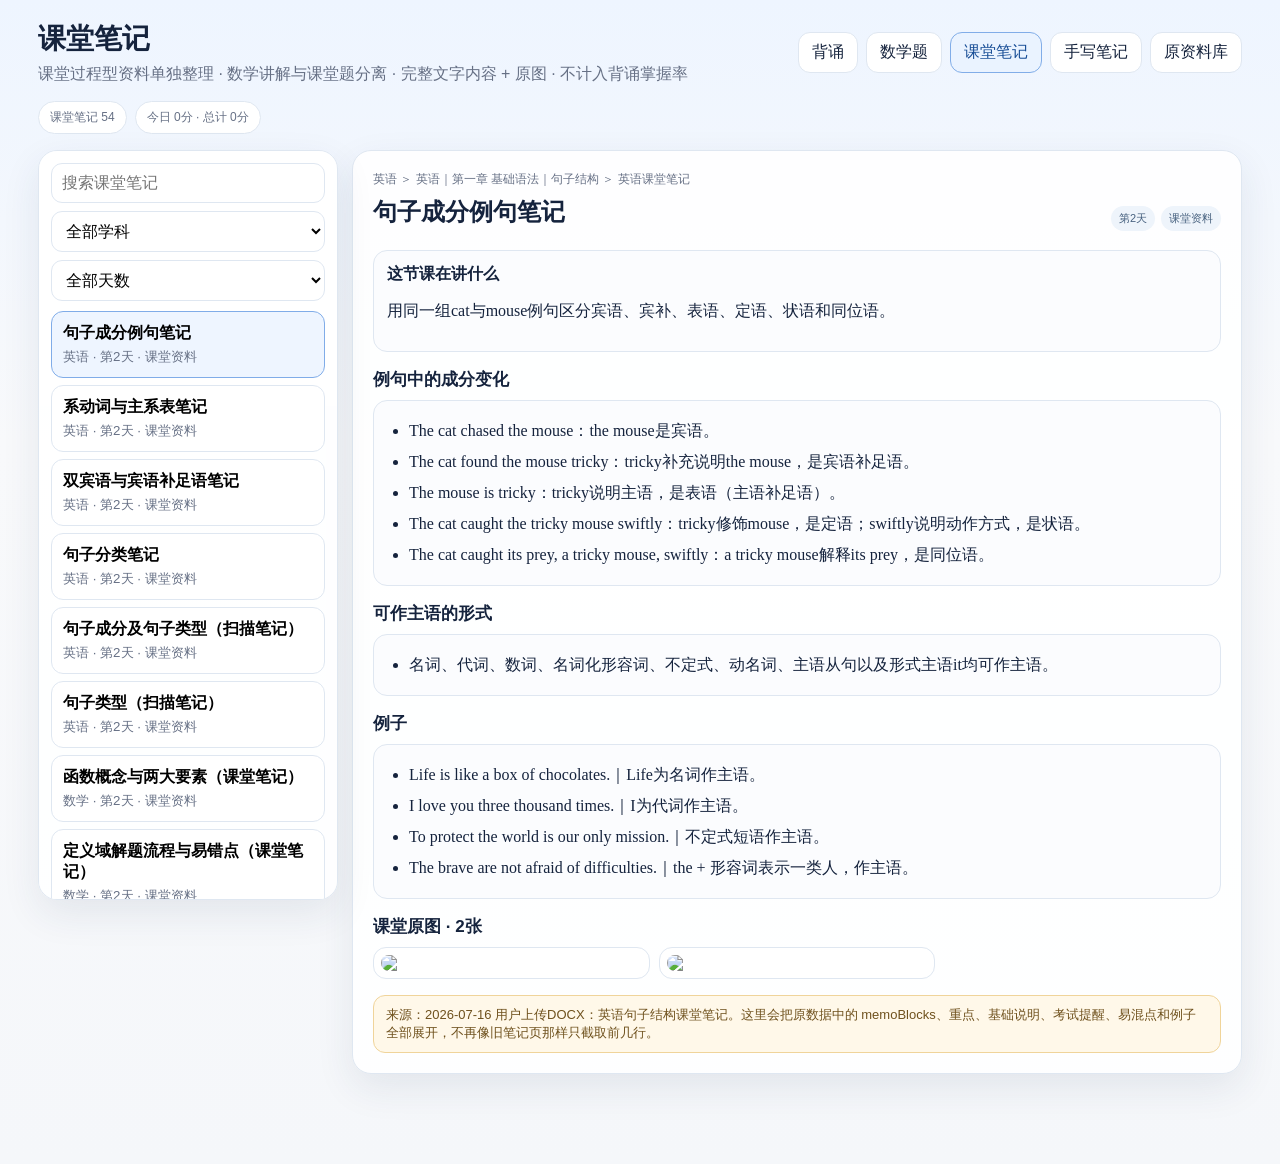
==== class-notes.html @ 9e7463e5 "Add files via upload" ====
<!doctype html><html lang="zh-CN"><head><meta charset="utf-8"><meta name="viewport" content="width=device-width,initial-scale=1,viewport-fit=cover"><title>课堂笔记复习</title><link rel="stylesheet" href="./review-center.css?v=km-b006"></head><body><div class="rc-shell"><header class="rc-top"><div><h1>课堂笔记</h1><p>课堂过程型资料单独整理 · 数学讲解与课堂题分离 · 完整文字内容 + 原图 · 不计入背诵掌握率</p></div><nav class="rc-links"><a href="./point-memory.html">背诵</a><a href="./math-review.html">数学题</a><a class="active" href="./class-notes.html">课堂笔记</a><a href="./handwritten-notes.html">手写笔记</a><a href="./original-home.html">原资料库</a></nav></header><div class="rc-stats"><span class="rc-chip" id="countChip">课堂笔记 0</span><span class="rc-chip" data-shared-time>今日 0分 · 总计 0分</span></div><div class="rc-grid"><aside class="rc-side"><div class="filters"><input id="search" placeholder="搜索课堂笔记"><select id="subject"><option value="">全部学科</option></select><select id="day"><option value="">全部天数</option></select></div><div class="list" id="list"></div></aside><main class="rc-main" id="detail"><div class="empty">选择一篇课堂笔记。</div></main></div></div><script src="./knowledge-data.js?v=km-b006"></script><script src="./day25-classroom-data.js?v=km-b006"></script><script src="./review-shared.js?v=km-b006"></script><script src="./class-notes.js?v=km-b006"></script></body></html>
---- review-center.css ----
:root{--bg:#f4f7fb;--card:#fff;--text:#15233d;--muted:#667085;--line:#dfe7f1;--blue:#2563eb;--green:#15803d;--orange:#b9690b;--red:#c93445;--shadow:0 14px 38px rgba(35,55,88,.09)}*{box-sizing:border-box}body{margin:0;background:linear-gradient(180deg,#eef5ff,#f8f9fb 38%,#f5f7fa);font-family:-apple-system,BlinkMacSystemFont,"Segoe UI","PingFang SC","Microsoft YaHei",sans-serif;color:var(--text)}a{color:inherit}.rc-shell{max-width:1240px;margin:auto;padding:20px 18px 90px}.rc-top{display:flex;justify-content:space-between;gap:16px;align-items:center;margin-bottom:16px}.rc-top h1{margin:0;font-size:28px}.rc-top p{margin:6px 0 0;color:var(--muted)}.rc-links{display:flex;gap:8px;flex-wrap:wrap}.rc-btn,.rc-links a,button,select,input{font:inherit}.rc-btn,.rc-links a,button{border:1px solid var(--line);background:#fff;border-radius:12px;padding:9px 13px;text-decoration:none;cursor:pointer}.rc-links a.active,.rc-btn.active{background:#eaf3ff;border-color:#81ade8;color:#174d96}.rc-stats{display:flex;gap:8px;flex-wrap:wrap;margin:10px 0 16px}.rc-chip{background:#fff;border:1px solid var(--line);border-radius:999px;padding:7px 11px;font-size:12px;color:var(--muted)}.rc-grid{display:grid;grid-template-columns:300px minmax(0,1fr);gap:14px}.rc-side,.rc-main{background:rgba(255,255,255,.94);border:1px solid var(--line);border-radius:19px;box-shadow:var(--shadow)}.rc-side{padding:12px;height:calc(100vh - 150px);position:sticky;top:12px;overflow:auto}.rc-main{padding:20px;min-height:680px}.filters{display:grid;gap:8px;margin-bottom:10px}.filters input,.filters select{width:100%;border:1px solid var(--line);background:#fff;border-radius:11px;padding:10px}.list{display:grid;gap:7px}.list button{text-align:left;border-radius:12px;padding:11px}.list button.active{background:#eef5ff;border-color:#80ace8}.list b{display:block}.list small{display:block;color:var(--muted);margin-top:4px}.path{font-size:12px;color:var(--muted);margin-bottom:8px}.title-row{display:flex;justify-content:space-between;gap:10px;align-items:flex-start}.title-row h2{margin:0}.tags{display:flex;gap:6px;flex-wrap:wrap;margin:10px 0}.tag{font-size:11px;background:#eef4fb;border-radius:999px;padding:5px 8px;color:#47617f}.tag.math{background:#edf7f1;color:#19683c}.problem{font-size:25px;line-height:1.9;padding:22px;border:1px solid #d7e1ef;border-radius:17px;background:#f7faff;margin:16px 0}.answer-panel{border:1px solid #cde5d5;background:#f0faf4;border-radius:15px;padding:15px;margin:12px 0}.answer-panel[hidden]{display:none}.answer-panel h3{margin-top:0}.steps{display:grid;gap:9px;counter-reset:step}.steps li{list-style:none;line-height:1.75}.steps li:before{counter-increment:step;content:counter(step);display:inline-grid;place-items:center;width:24px;height:24px;border-radius:50%;background:#e7f0ff;color:#245ca9;margin-right:8px;font-weight:800}.action-row{display:flex;gap:8px;flex-wrap:wrap;margin:12px 0}.good{background:#eefaf2;color:var(--green);border-color:#bfe4c8}.bad{background:#fff1f3;color:var(--red);border-color:#efc1c7}.note-section{margin:16px 0}.note-section h3{margin:0 0 9px;font-size:17px}.note-block{border:1px solid var(--line);border-radius:14px;background:#fbfcfe;padding:13px;margin:9px 0}.note-block h4{margin:0 0 8px}.note-block ul{margin:0;padding-left:22px}.note-block li{line-height:1.75;margin:3px 0}.image-grid{display:grid;grid-template-columns:repeat(auto-fill,minmax(210px,1fr));gap:9px}.image-grid a{display:block;border:1px solid var(--line);background:#fff;border-radius:13px;padding:7px}.image-grid img{width:100%;display:block;border-radius:8px}.source-note{padding:10px 12px;background:#fff8e9;border:1px solid #f0d49a;border-radius:12px;color:#6f511d;font-size:13px}.hand-index{display:flex;gap:8px;flex-wrap:wrap;margin:10px 0 16px}.hand-index button{padding:8px 11px}.page-note{border-left:4px solid #86aee6;background:#f7faff;padding:10px 12px;border-radius:10px;margin:8px 0}.review-links{display:flex;gap:8px;flex-wrap:wrap}.review-links a{padding:8px 11px;border:1px solid var(--line);border-radius:10px;text-decoration:none;background:#fff}.mx{font-family:"Cambria Math","STIX Two Math","Times New Roman","Microsoft YaHei",serif}.mx-op{padding:0 .07em;font-weight:700}.mx-frac{display:inline-flex;vertical-align:middle;flex-direction:column;align-items:center;line-height:1;margin:0 .08em;min-width:1.05em}.mx-frac>span:first-child{border-bottom:1.6px solid currentColor;padding:0 .18em .05em}.mx-frac>span:last-child{padding:.05em .18em 0}.mx-root{display:inline-flex;align-items:flex-start;vertical-align:middle;white-space:nowrap}.mx-root>sup{font-size:.55em;transform:translateY(-.15em)}.mx-root>b{font-size:1.15em;font-weight:400}.mx-root>span:last-child{border-top:1.7px solid currentColor;padding:.04em .14em 0}.mx-lim{display:inline-flex;flex-direction:column;align-items:center;vertical-align:middle;line-height:1}.mx-lim sub{font-size:.55em;margin-top:.2em}.empty{padding:70px 20px;text-align:center;color:var(--muted)}@media(max-width:820px){.rc-top{display:block}.rc-links{margin-top:12px}.rc-grid{display:block}.rc-side{height:auto;position:static;margin-bottom:12px;max-height:320px}.rc-main{padding:14px}.problem{font-size:21px;padding:16px}.image-grid{grid-template-columns:1fr 1fr}}@media(max-width:520px){.rc-shell{padding:10px 9px 75px}.rc-top h1{font-size:23px}.problem{font-size:19px}.image-grid{grid-template-columns:1fr}.title-row{display:block}}
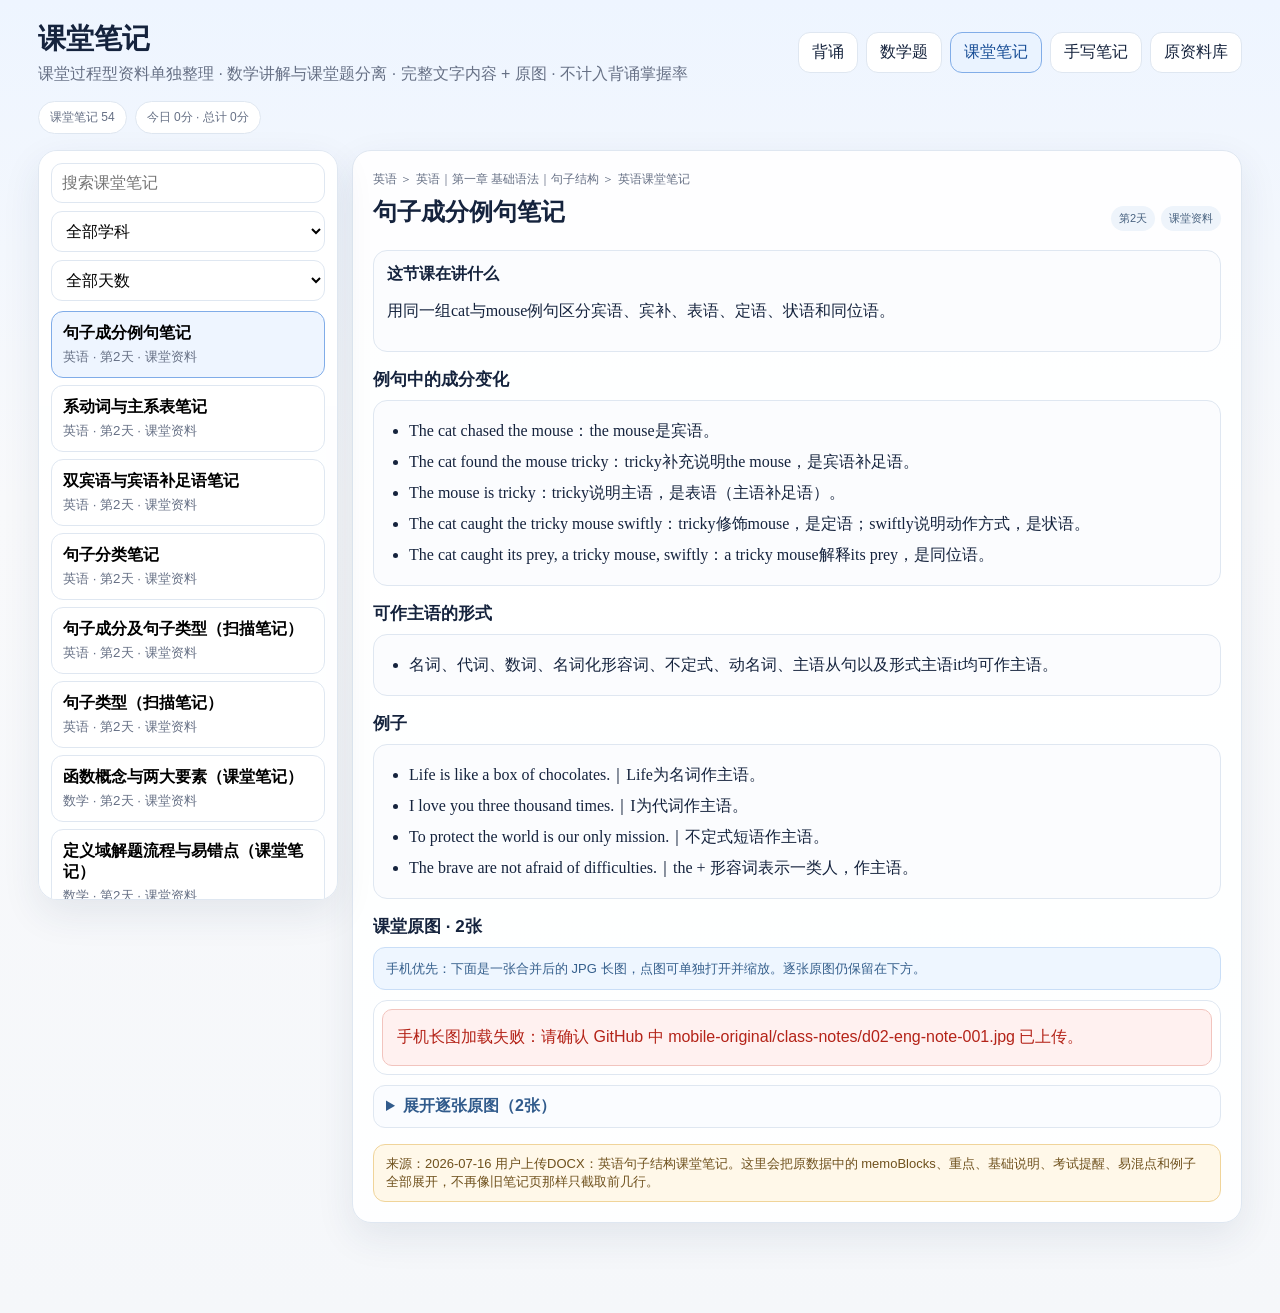
==== commit 6a7ea09f: "Add files via upload" ====
--- a/class-notes.html
+++ b/class-notes.html
@@ -1 +1 @@
-<!doctype html><html lang="zh-CN"><head><meta charset="utf-8"><meta name="viewport" content="width=device-width,initial-scale=1,viewport-fit=cover"><title>课堂笔记复习</title><link rel="stylesheet" href="./review-center.css?v=km-b006"></head><body><div class="rc-shell"><header class="rc-top"><div><h1>课堂笔记</h1><p>课堂过程型资料单独整理 · 数学讲解与课堂题分离 · 完整文字内容 + 原图 · 不计入背诵掌握率</p></div><nav class="rc-links"><a href="./point-memory.html">背诵</a><a href="./math-review.html">数学题</a><a class="active" href="./class-notes.html">课堂笔记</a><a href="./handwritten-notes.html">手写笔记</a><a href="./original-home.html">原资料库</a></nav></header><div class="rc-stats"><span class="rc-chip" id="countChip">课堂笔记 0</span><span class="rc-chip" data-shared-time>今日 0分 · 总计 0分</span></div><div class="rc-grid"><aside class="rc-side"><div class="filters"><input id="search" placeholder="搜索课堂笔记"><select id="subject"><option value="">全部学科</option></select><select id="day"><option value="">全部天数</option></select></div><div class="list" id="list"></div></aside><main class="rc-main" id="detail"><div class="empty">选择一篇课堂笔记。</div></main></div></div><script src="./knowledge-data.js?v=km-b006"></script><script src="./day25-classroom-data.js?v=km-b006"></script><script src="./review-shared.js?v=km-b006"></script><script src="./class-notes.js?v=km-b006"></script></body></html>
+<!doctype html><html lang="zh-CN"><head><meta charset="utf-8"><meta name="viewport" content="width=device-width,initial-scale=1,viewport-fit=cover"><title>课堂笔记复习</title><link rel="stylesheet" href="./review-center.css?v=km-b007-mobile-original-20260808"></head><body><div class="rc-shell"><header class="rc-top"><div><h1>课堂笔记</h1><p>课堂过程型资料单独整理 · 数学讲解与课堂题分离 · 完整文字内容 + 原图 · 不计入背诵掌握率</p></div><nav class="rc-links"><a href="./point-memory.html">背诵</a><a href="./math-review.html">数学题</a><a class="active" href="./class-notes.html">课堂笔记</a><a href="./handwritten-notes.html">手写笔记</a><a href="./original-home.html">原资料库</a></nav></header><div class="rc-stats"><span class="rc-chip" id="countChip">课堂笔记 0</span><span class="rc-chip" data-shared-time>今日 0分 · 总计 0分</span></div><div class="rc-grid"><aside class="rc-side"><div class="filters"><input id="search" placeholder="搜索课堂笔记"><select id="subject"><option value="">全部学科</option></select><select id="day"><option value="">全部天数</option></select></div><div class="list" id="list"></div></aside><main class="rc-main" id="detail"><div class="empty">选择一篇课堂笔记。</div></main></div></div><script src="./knowledge-data.js?v=km-b007-mobile-original-20260808"></script><script src="./day25-classroom-data.js?v=km-b007-mobile-original-20260808"></script><script src="./review-shared.js?v=km-b007-mobile-original-20260808"></script><script src="./class-notes.js?v=km-b007-mobile-original-20260808"></script></body></html>
--- a/review-center.css
+++ b/review-center.css
@@ -1 +1,13 @@
 :root{--bg:#f4f7fb;--card:#fff;--text:#15233d;--muted:#667085;--line:#dfe7f1;--blue:#2563eb;--green:#15803d;--orange:#b9690b;--red:#c93445;--shadow:0 14px 38px rgba(35,55,88,.09)}*{box-sizing:border-box}body{margin:0;background:linear-gradient(180deg,#eef5ff,#f8f9fb 38%,#f5f7fa);font-family:-apple-system,BlinkMacSystemFont,"Segoe UI","PingFang SC","Microsoft YaHei",sans-serif;color:var(--text)}a{color:inherit}.rc-shell{max-width:1240px;margin:auto;padding:20px 18px 90px}.rc-top{display:flex;justify-content:space-between;gap:16px;align-items:center;margin-bottom:16px}.rc-top h1{margin:0;font-size:28px}.rc-top p{margin:6px 0 0;color:var(--muted)}.rc-links{display:flex;gap:8px;flex-wrap:wrap}.rc-btn,.rc-links a,button,select,input{font:inherit}.rc-btn,.rc-links a,button{border:1px solid var(--line);background:#fff;border-radius:12px;padding:9px 13px;text-decoration:none;cursor:pointer}.rc-links a.active,.rc-btn.active{background:#eaf3ff;border-color:#81ade8;color:#174d96}.rc-stats{display:flex;gap:8px;flex-wrap:wrap;margin:10px 0 16px}.rc-chip{background:#fff;border:1px solid var(--line);border-radius:999px;padding:7px 11px;font-size:12px;color:var(--muted)}.rc-grid{display:grid;grid-template-columns:300px minmax(0,1fr);gap:14px}.rc-side,.rc-main{background:rgba(255,255,255,.94);border:1px solid var(--line);border-radius:19px;box-shadow:var(--shadow)}.rc-side{padding:12px;height:calc(100vh - 150px);position:sticky;top:12px;overflow:auto}.rc-main{padding:20px;min-height:680px}.filters{display:grid;gap:8px;margin-bottom:10px}.filters input,.filters select{width:100%;border:1px solid var(--line);background:#fff;border-radius:11px;padding:10px}.list{display:grid;gap:7px}.list button{text-align:left;border-radius:12px;padding:11px}.list button.active{background:#eef5ff;border-color:#80ace8}.list b{display:block}.list small{display:block;color:var(--muted);margin-top:4px}.path{font-size:12px;color:var(--muted);margin-bottom:8px}.title-row{display:flex;justify-content:space-between;gap:10px;align-items:flex-start}.title-row h2{margin:0}.tags{display:flex;gap:6px;flex-wrap:wrap;margin:10px 0}.tag{font-size:11px;background:#eef4fb;border-radius:999px;padding:5px 8px;color:#47617f}.tag.math{background:#edf7f1;color:#19683c}.problem{font-size:25px;line-height:1.9;padding:22px;border:1px solid #d7e1ef;border-radius:17px;background:#f7faff;margin:16px 0}.answer-panel{border:1px solid #cde5d5;background:#f0faf4;border-radius:15px;padding:15px;margin:12px 0}.answer-panel[hidden]{display:none}.answer-panel h3{margin-top:0}.steps{display:grid;gap:9px;counter-reset:step}.steps li{list-style:none;line-height:1.75}.steps li:before{counter-increment:step;content:counter(step);display:inline-grid;place-items:center;width:24px;height:24px;border-radius:50%;background:#e7f0ff;color:#245ca9;margin-right:8px;font-weight:800}.action-row{display:flex;gap:8px;flex-wrap:wrap;margin:12px 0}.good{background:#eefaf2;color:var(--green);border-color:#bfe4c8}.bad{background:#fff1f3;color:var(--red);border-color:#efc1c7}.note-section{margin:16px 0}.note-section h3{margin:0 0 9px;font-size:17px}.note-block{border:1px solid var(--line);border-radius:14px;background:#fbfcfe;padding:13px;margin:9px 0}.note-block h4{margin:0 0 8px}.note-block ul{margin:0;padding-left:22px}.note-block li{line-height:1.75;margin:3px 0}.image-grid{display:grid;grid-template-columns:repeat(auto-fill,minmax(210px,1fr));gap:9px}.image-grid a{display:block;border:1px solid var(--line);background:#fff;border-radius:13px;padding:7px}.image-grid img{width:100%;display:block;border-radius:8px}.source-note{padding:10px 12px;background:#fff8e9;border:1px solid #f0d49a;border-radius:12px;color:#6f511d;font-size:13px}.hand-index{display:flex;gap:8px;flex-wrap:wrap;margin:10px 0 16px}.hand-index button{padding:8px 11px}.page-note{border-left:4px solid #86aee6;background:#f7faff;padding:10px 12px;border-radius:10px;margin:8px 0}.review-links{display:flex;gap:8px;flex-wrap:wrap}.review-links a{padding:8px 11px;border:1px solid var(--line);border-radius:10px;text-decoration:none;background:#fff}.mx{font-family:"Cambria Math","STIX Two Math","Times New Roman","Microsoft YaHei",serif}.mx-op{padding:0 .07em;font-weight:700}.mx-frac{display:inline-flex;vertical-align:middle;flex-direction:column;align-items:center;line-height:1;margin:0 .08em;min-width:1.05em}.mx-frac>span:first-child{border-bottom:1.6px solid currentColor;padding:0 .18em .05em}.mx-frac>span:last-child{padding:.05em .18em 0}.mx-root{display:inline-flex;align-items:flex-start;vertical-align:middle;white-space:nowrap}.mx-root>sup{font-size:.55em;transform:translateY(-.15em)}.mx-root>b{font-size:1.15em;font-weight:400}.mx-root>span:last-child{border-top:1.7px solid currentColor;padding:.04em .14em 0}.mx-lim{display:inline-flex;flex-direction:column;align-items:center;vertical-align:middle;line-height:1}.mx-lim sub{font-size:.55em;margin-top:.2em}.empty{padding:70px 20px;text-align:center;color:var(--muted)}@media(max-width:820px){.rc-top{display:block}.rc-links{margin-top:12px}.rc-grid{display:block}.rc-side{height:auto;position:static;margin-bottom:12px;max-height:320px}.rc-main{padding:14px}.problem{font-size:21px;padding:16px}.image-grid{grid-template-columns:1fr 1fr}}@media(max-width:520px){.rc-shell{padding:10px 9px 75px}.rc-top h1{font-size:23px}.problem{font-size:19px}.image-grid{grid-template-columns:1fr}.title-row{display:block}}
+
+
+/* B007 mobile original-image compatibility */
+.mobile-image-tip{margin:8px 0 10px;padding:10px 12px;border:1px solid #c9def7;background:#eef6ff;border-radius:12px;color:#355f8c;font-size:13px;line-height:1.65}
+.mobile-original-card{position:relative;border:1px solid var(--line);border-radius:14px;background:#fff;padding:8px;overflow:hidden}
+.mobile-original-card a{display:block;text-decoration:none}
+.mobile-original-card img{display:block;width:100%;height:auto;max-width:100%;border-radius:9px;background:#f4f6f8;touch-action:pinch-zoom}
+.mobile-image-error{display:none;padding:14px;color:#b42318;background:#fff1f0;border:1px solid #f2c4be;border-radius:10px;line-height:1.65}
+.mobile-original-card.image-failed img{display:none}.mobile-original-card.image-failed .mobile-image-error{display:block}
+.original-details{margin-top:10px;border:1px solid var(--line);border-radius:12px;background:#fafcff;padding:10px 12px}
+.original-details summary{cursor:pointer;font-weight:800;color:#315b8c}.original-details .image-grid{margin-top:10px}
+@media(max-width:700px){.image-grid{grid-template-columns:1fr}.mobile-original-card{padding:4px}.mobile-image-tip{font-size:12px}.original-details{padding:9px}.rc-main{padding:12px}.note-section{margin:12px 0}}
